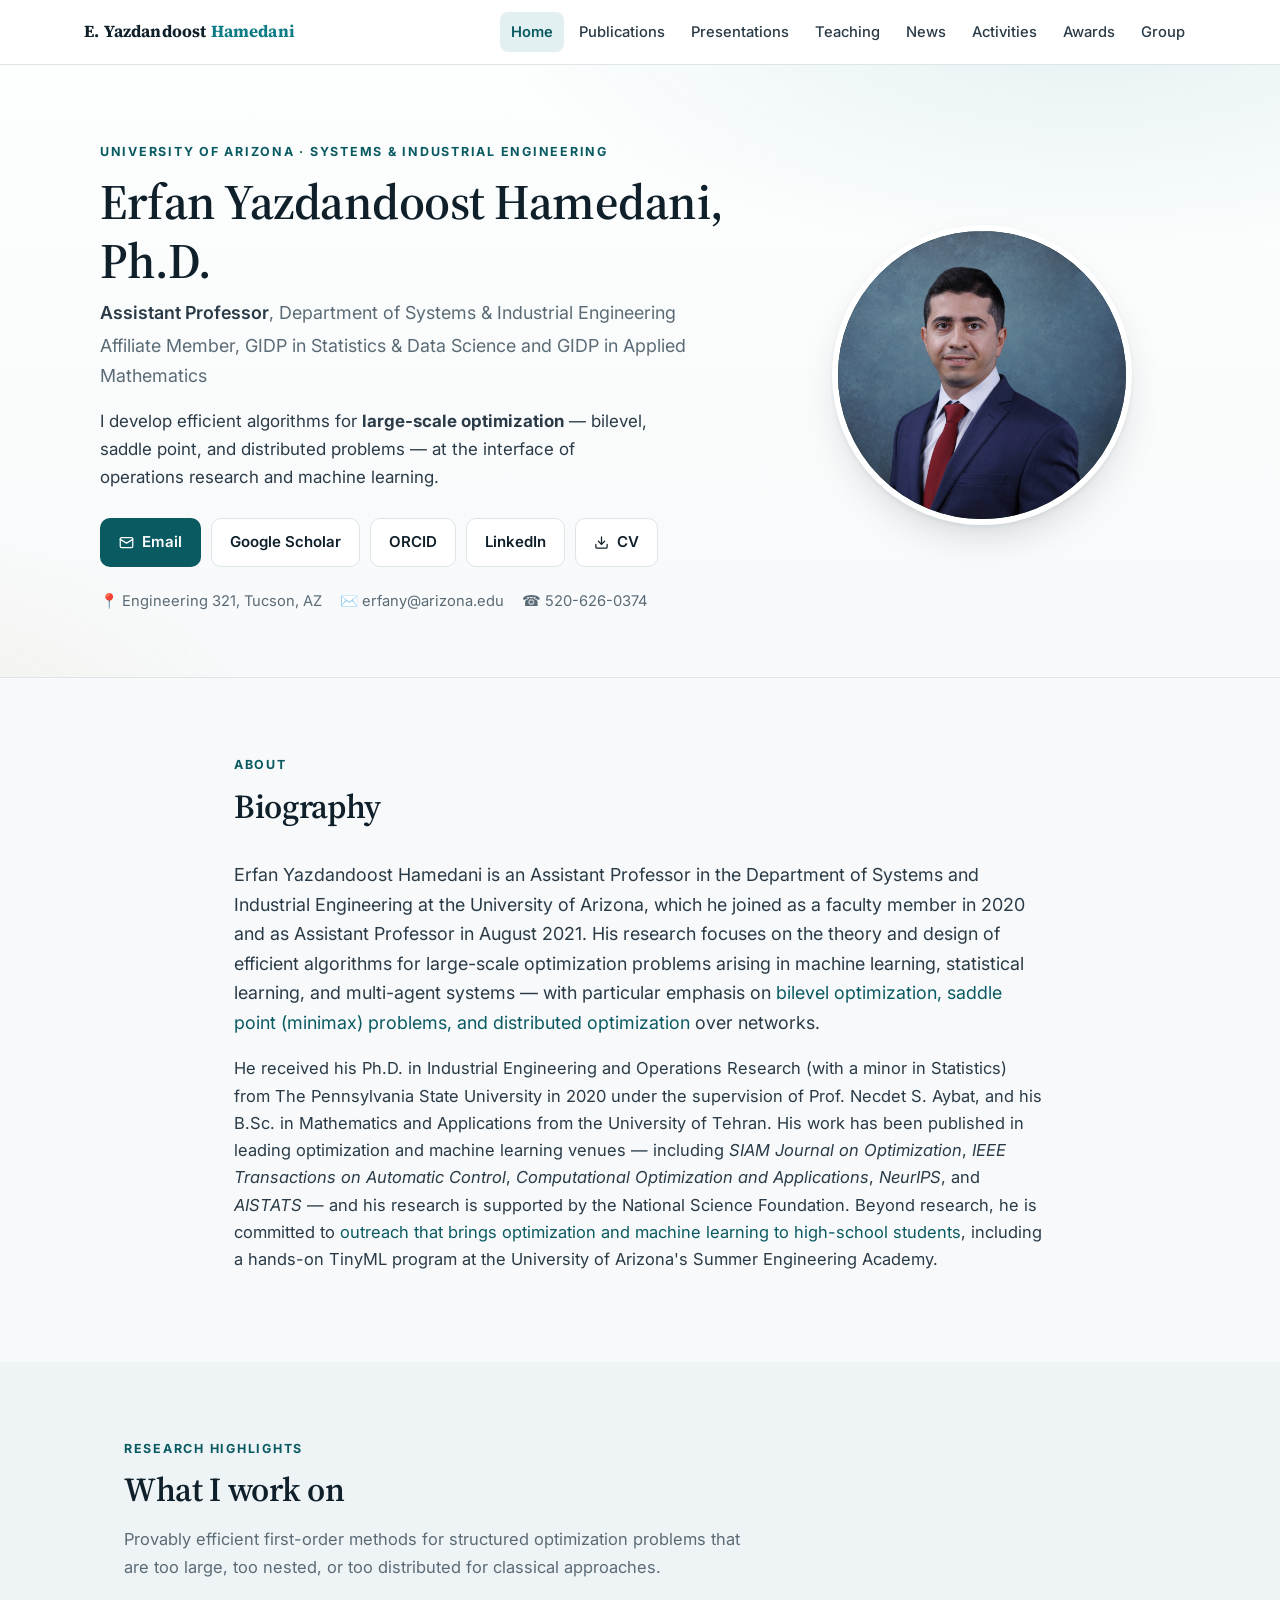
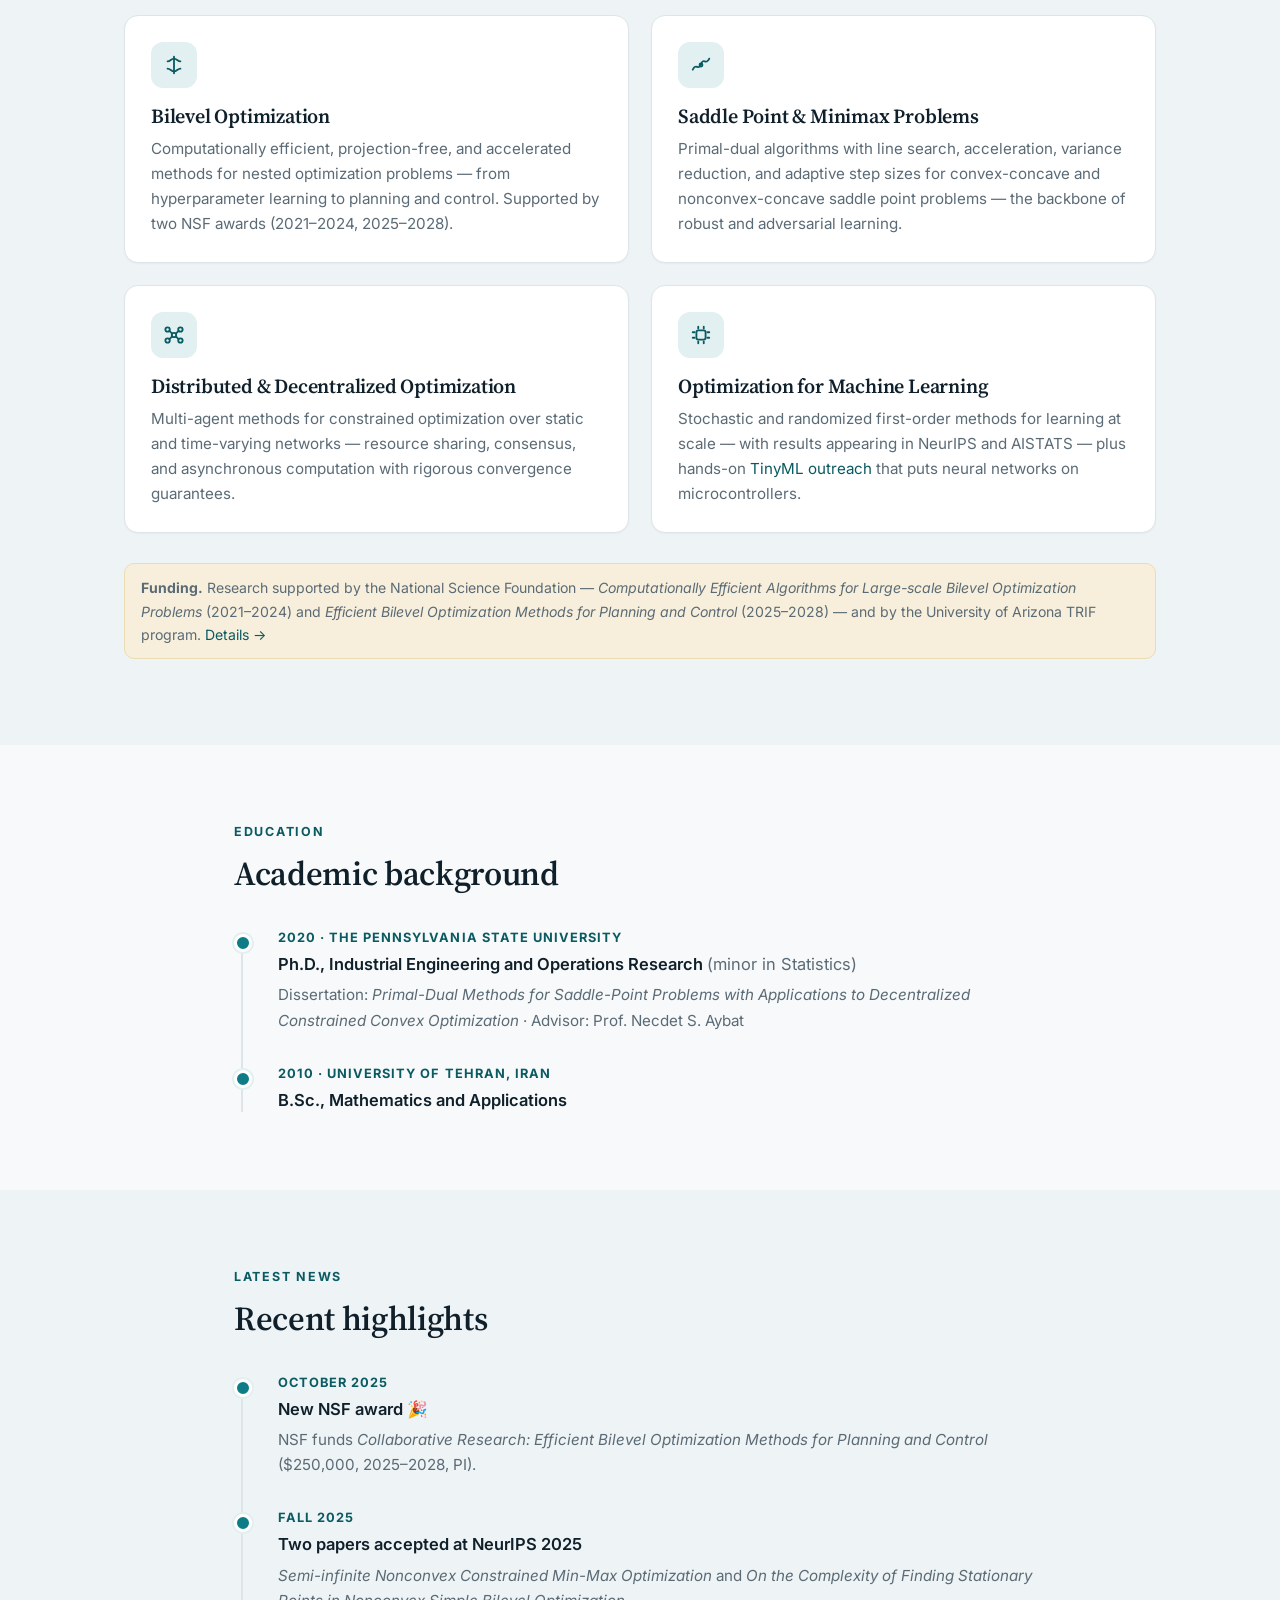
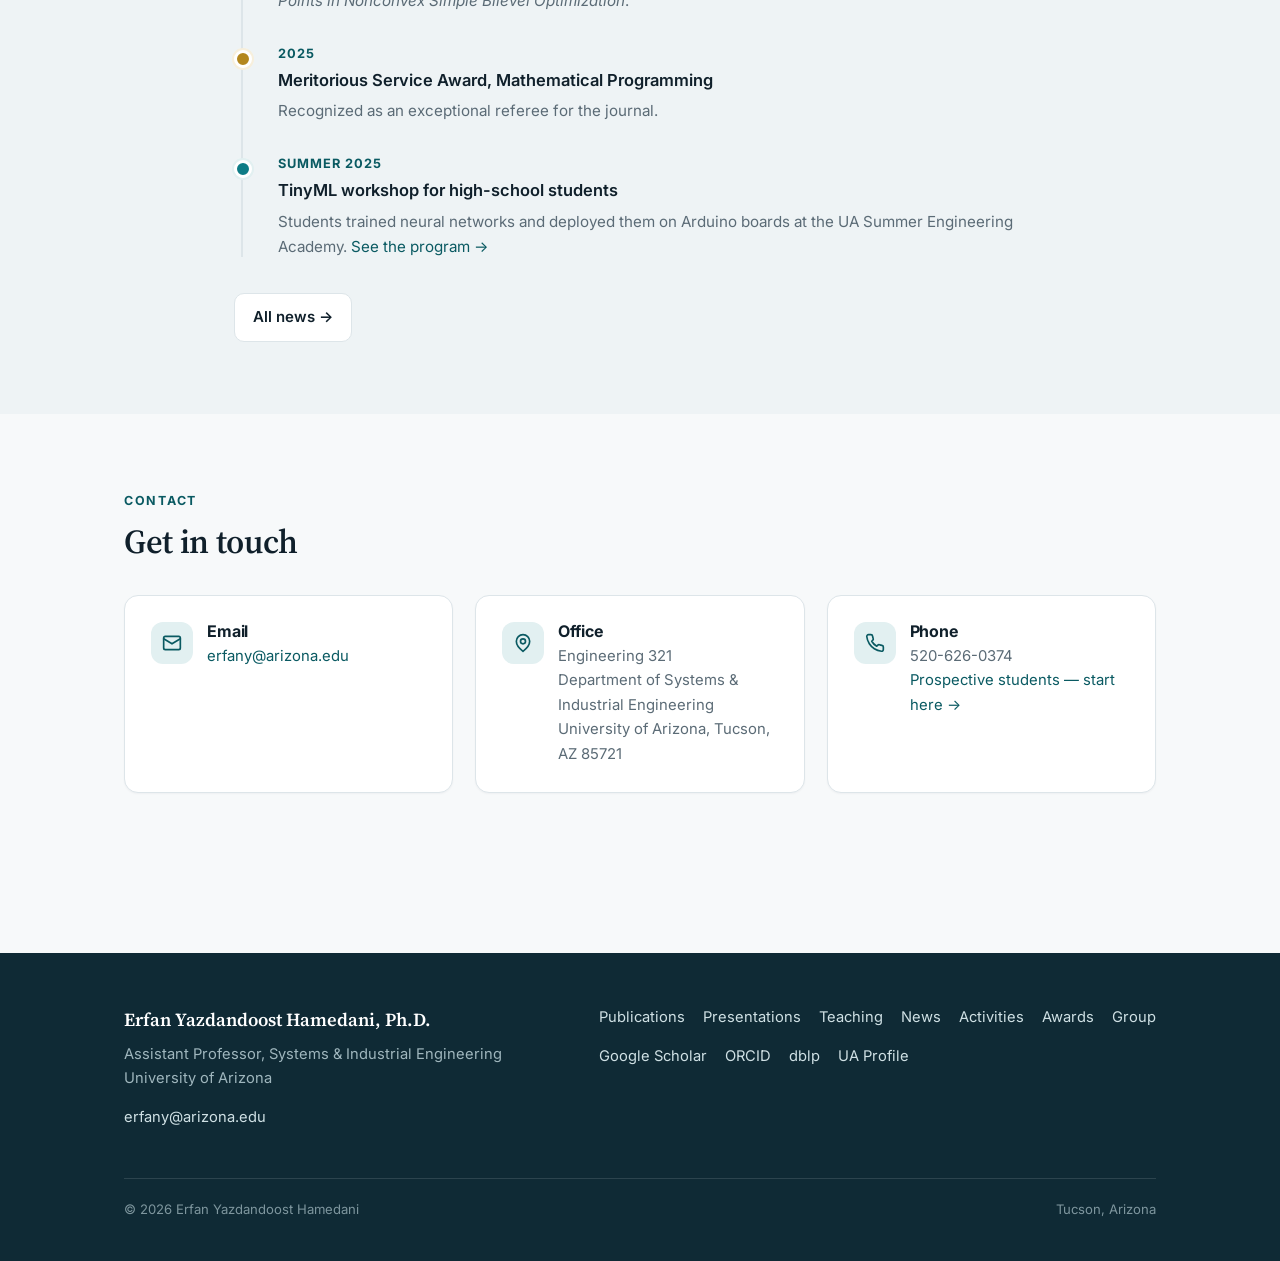
==== index.html @ e0809013 "Add files via upload" ====
<!DOCTYPE html>
<html lang="en">
<head>
  <meta charset="UTF-8">
  <meta name="viewport" content="width=device-width, initial-scale=1.0">
  <title>Erfan Yazdandoost Hamedani — Assistant Professor, University of Arizona</title>
  <meta name="description" content="Erfan Yazdandoost Hamedani, Assistant Professor of Systems and Industrial Engineering at the University of Arizona. Research in large-scale, bilevel, saddle point, and distributed optimization for machine learning.">
  <meta property="og:title" content="Erfan Yazdandoost Hamedani — University of Arizona">
  <meta property="og:description" content="Assistant Professor of Systems and Industrial Engineering. Large-scale, bilevel, saddle point, and distributed optimization.">
  <meta property="og:type" content="website">
  <link rel="icon" href="data:image/svg+xml,%3Csvg xmlns='http://www.w3.org/2000/svg' viewBox='0 0 64 64'%3E%3Crect width='64' height='64' rx='14' fill='%230e7c86'/%3E%3Ctext x='32' y='43' font-family='Georgia,serif' font-size='28' font-weight='bold' fill='white' text-anchor='middle'%3EEY%3C/text%3E%3C/svg%3E">
  <link rel="preconnect" href="https://fonts.googleapis.com">
  <link rel="preconnect" href="https://fonts.gstatic.com" crossorigin>
  <link href="https://fonts.googleapis.com/css2?family=Inter:wght@400;500;600;700&family=Source+Serif+4:opsz,wght@8..60,600;8..60,700&display=swap" rel="stylesheet">
  <link rel="stylesheet" href="assets/css/style.css">
</head>
<body>

<header class="nav">
  <div class="nav-inner">
    <a class="brand" href="index.html">E.&nbsp;Yazdandoost&nbsp;<span>Hamedani</span></a>
    <button class="nav-toggle" aria-label="Toggle navigation" aria-expanded="false">
      <svg width="20" height="20" viewBox="0 0 24 24" fill="none" stroke="currentColor" stroke-width="2" stroke-linecap="round"><line x1="3" y1="6" x2="21" y2="6"/><line x1="3" y1="12" x2="21" y2="12"/><line x1="3" y1="18" x2="21" y2="18"/></svg>
    </button>
    <ul class="nav-links">
      <li><a href="index.html" class="active">Home</a></li>
      <li><a href="publications.html">Publications</a></li>
      <li><a href="presentations.html">Presentations</a></li>
      <li><a href="teaching.html">Teaching</a></li>
      <li><a href="news.html">News</a></li>
      <li><a href="activities.html">Activities</a></li>
      <li><a href="awards.html">Awards</a></li>
      <li><a href="group.html">Group</a></li>
    </ul>
  </div>
</header>

<main>

  <!-- ============ HERO ============ -->
  <section class="hero">
    <div class="container hero-inner">
      <div>
        <span class="kicker">University of Arizona · Systems &amp; Industrial Engineering</span>
        <h1 class="name">Erfan Yazdandoost&nbsp;Hamedani, Ph.D.</h1>
        <p class="role"><strong>Assistant Professor</strong>, Department of Systems &amp; Industrial Engineering</p>
        <p class="role">Affiliate Member, GIDP in Statistics &amp; Data Science and GIDP in Applied Mathematics</p>
        <p class="hero-tagline">I develop efficient algorithms for <strong>large-scale optimization</strong> — bilevel, saddle point, and distributed problems — at the interface of operations research and machine learning.</p>
        <div class="hero-actions">
          <a class="btn btn-solid" href="mailto:erfany@arizona.edu">
            <svg width="15" height="15" viewBox="0 0 24 24" fill="none" stroke="currentColor" stroke-width="2" stroke-linecap="round" stroke-linejoin="round"><rect x="2" y="4" width="20" height="16" rx="2"/><path d="m22 7-10 6L2 7"/></svg>
            Email</a>
          <a class="btn btn-outline" href="https://scholar.google.com/citations?user=imtUGbQAAAAJ" target="_blank" rel="noopener">Google Scholar</a>
          <a class="btn btn-outline" href="https://orcid.org/0000-0002-3229-3499" target="_blank" rel="noopener">ORCID</a>
          <a class="btn btn-outline" href="https://www.linkedin.com/in/erfan-yazdandoost-hamedani-4b3669105/" target="_blank" rel="noopener">LinkedIn</a>
          <a class="btn btn-outline" href="assets/files/Erfan_Yazdandoost_Hamedani_CV.pdf" target="_blank" rel="noopener">
            <svg width="15" height="15" viewBox="0 0 24 24" fill="none" stroke="currentColor" stroke-width="2" stroke-linecap="round" stroke-linejoin="round"><path d="M21 15v4a2 2 0 0 1-2 2H5a2 2 0 0 1-2-2v-4"/><polyline points="7 10 12 15 17 10"/><line x1="12" y1="15" x2="12" y2="3"/></svg>
            CV</a>
        </div>
        <div class="hero-meta">
          <span>📍 Engineering 321, Tucson, AZ</span>
          <span>✉️ erfany@arizona.edu</span>
          <span>☎ 520-626-0374</span>
        </div>
      </div>
      <div class="portrait-wrap">
        <div class="portrait">
          <!-- REPLACE-WITH-PHOTO: To use a real photo, delete the <svg> below and use:
               <img src="assets/img/profile.jpg" alt="Portrait of Erfan Yazdandoost Hamedani"> -->
          <img src="assets/img/profile.jpg" alt="Portrait of Erfan Yazdandoost Hamedani">
            <defs>
              <linearGradient id="pg" x1="0" y1="0" x2="1" y2="1">
                <stop offset="0" stop-color="#123644"/>
                <stop offset="0.6" stop-color="#0f2a35"/>
                <stop offset="1" stop-color="#14505c"/>
              </linearGradient>
            </defs>
            <rect width="300" height="300" fill="url(#pg)"/>
            <circle cx="150" cy="150" r="112" fill="none" stroke="#0e7c86" stroke-opacity="0.5" stroke-width="1.5"/>
            <circle cx="150" cy="150" r="126" fill="none" stroke="#0e7c86" stroke-opacity="0.25" stroke-width="1"/>
            <text x="150" y="176" text-anchor="middle" font-family="Georgia, 'Times New Roman', serif" font-size="76" font-weight="bold" fill="#e8f1f2" letter-spacing="2">EY</text>
            <text x="150" y="215" text-anchor="middle" font-family="Helvetica, Arial, sans-serif" font-size="11" letter-spacing="4" fill="#7fb7bd">OPTIMIZATION</text>
          </svg>
        </div>
      </div>
    </div>
  </section>

  <!-- ============ ABOUT ============ -->
  <section class="section" id="about">
    <div class="container narrow">
      <div class="section-head reveal">
        <span class="kicker">About</span>
        <h2>Biography</h2>
      </div>
      <div class="reveal">
        <p class="lede">Erfan Yazdandoost Hamedani is an Assistant Professor in the Department of Systems and Industrial Engineering at the University of Arizona, which he joined as a faculty member in 2020 and as Assistant Professor in August 2021. His research focuses on the theory and design of efficient algorithms for large-scale optimization problems arising in machine learning, statistical learning, and multi-agent systems — with particular emphasis on <a href="publications.html">bilevel optimization, saddle point (minimax) problems, and distributed optimization</a> over networks.</p>
        <p>He received his Ph.D. in Industrial Engineering and Operations Research (with a minor in Statistics) from The Pennsylvania State University in 2020 under the supervision of Prof. Necdet S. Aybat, and his B.Sc. in Mathematics and Applications from the University of Tehran. His work has been published in leading optimization and machine learning venues — including <em>SIAM Journal on Optimization</em>, <em>IEEE Transactions on Automatic Control</em>, <em>Computational Optimization and Applications</em>, <em>NeurIPS</em>, and <em>AISTATS</em> — and his research is supported by the National Science Foundation. Beyond research, he is committed to <a href="activities.html">outreach that brings optimization and machine learning to high-school students</a>, including a hands-on TinyML program at the University of Arizona's Summer Engineering Academy.</p>
      </div>
    </div>
  </section>

  <!-- ============ RESEARCH HIGHLIGHTS ============ -->
  <section class="section section-alt" id="research">
    <div class="container">
      <div class="section-head reveal">
        <span class="kicker">Research Highlights</span>
        <h2>What I work on</h2>
        <p>Provably efficient first-order methods for structured optimization problems that are too large, too nested, or too distributed for classical approaches.</p>
      </div>
      <div class="grid-2">
        <div class="card reveal">
          <div class="card-icon">
            <svg width="22" height="22" viewBox="0 0 24 24" fill="none" stroke="currentColor" stroke-width="2" stroke-linecap="round" stroke-linejoin="round"><path d="M12 3v18"/><path d="M5 8c3 0 4-3 7-3s4 3 7 3"/><path d="M5 16c3 0 4 3 7 3s4-3 7-3"/></svg>
          </div>
          <h3>Bilevel Optimization</h3>
          <p>Computationally efficient, projection-free, and accelerated methods for nested optimization problems — from hyperparameter learning to planning and control. Supported by two NSF awards (2021–2024, 2025–2028).</p>
        </div>
        <div class="card reveal">
          <div class="card-icon">
            <svg width="22" height="22" viewBox="0 0 24 24" fill="none" stroke="currentColor" stroke-width="2" stroke-linecap="round" stroke-linejoin="round"><path d="M3 17c4-8 6 2 9-6s5 2 9-6"/><circle cx="12" cy="12" r="1.6"/></svg>
          </div>
          <h3>Saddle Point &amp; Minimax Problems</h3>
          <p>Primal-dual algorithms with line search, acceleration, variance reduction, and adaptive step sizes for convex-concave and nonconvex-concave saddle point problems — the backbone of robust and adversarial learning.</p>
        </div>
        <div class="card reveal">
          <div class="card-icon">
            <svg width="22" height="22" viewBox="0 0 24 24" fill="none" stroke="currentColor" stroke-width="2" stroke-linecap="round" stroke-linejoin="round"><circle cx="5" cy="6" r="2.4"/><circle cx="19" cy="6" r="2.4"/><circle cx="5" cy="18" r="2.4"/><circle cx="19" cy="18" r="2.4"/><circle cx="12" cy="12" r="2.4"/><path d="M7 7.5 10 10.5M14 10.5 17 7.5M7 16.5 10 13.5M14 13.5 17 16.5"/></svg>
          </div>
          <h3>Distributed &amp; Decentralized Optimization</h3>
          <p>Multi-agent methods for constrained optimization over static and time-varying networks — resource sharing, consensus, and asynchronous computation with rigorous convergence guarantees.</p>
        </div>
        <div class="card reveal">
          <div class="card-icon">
            <svg width="22" height="22" viewBox="0 0 24 24" fill="none" stroke="currentColor" stroke-width="2" stroke-linecap="round" stroke-linejoin="round"><rect x="7" y="7" width="10" height="10" rx="2"/><path d="M9 3v2M15 3v2M9 19v2M15 19v2M3 9h2M3 15h2M19 9h2M19 15h2"/></svg>
          </div>
          <h3>Optimization for Machine Learning</h3>
          <p>Stochastic and randomized first-order methods for learning at scale — with results appearing in NeurIPS and AISTATS — plus hands-on <a href="activities.html">TinyML outreach</a> that puts neural networks on microcontrollers.</p>
        </div>
      </div>
      <div class="mt-30 reveal">
        <p class="note"><strong>Funding.</strong> Research supported by the National Science Foundation — <em>Computationally Efficient Algorithms for Large-scale Bilevel Optimization Problems</em> (2021–2024) and <em>Efficient Bilevel Optimization Methods for Planning and Control</em> (2025–2028) — and by the University of Arizona TRIF program. <a href="awards.html">Details →</a></p>
      </div>
    </div>
  </section>

  <!-- ============ EDUCATION ============ -->
  <section class="section" id="education">
    <div class="container narrow">
      <div class="section-head reveal">
        <span class="kicker">Education</span>
        <h2>Academic background</h2>
      </div>
      <ul class="timeline reveal">
        <li>
          <span class="tl-date">2020 · The Pennsylvania State University</span>
          <span class="tl-title">Ph.D., Industrial Engineering and Operations Research <span style="font-weight:400;color:var(--muted)">(minor in Statistics)</span></span>
          <p>Dissertation: <em>Primal-Dual Methods for Saddle-Point Problems with Applications to Decentralized Constrained Convex Optimization</em> · Advisor: Prof. Necdet S. Aybat</p>
        </li>
        <li>
          <span class="tl-date">2010 · University of Tehran, Iran</span>
          <span class="tl-title">B.Sc., Mathematics and Applications</span>
        </li>
      </ul>
    </div>
  </section>

  <!-- ============ NEWS ============ -->
  <section class="section section-alt" id="news">
    <div class="container narrow">
      <div class="section-head reveal">
        <span class="kicker">Latest News</span>
        <h2>Recent highlights</h2>
      </div>
      <ul class="timeline reveal">
        <li>
          <span class="tl-date">October 2025</span>
          <span class="tl-title">New NSF award 🎉</span>
          <p>NSF funds <em>Collaborative Research: Efficient Bilevel Optimization Methods for Planning and Control</em> ($250,000, 2025–2028, PI).</p>
        </li>
        <li>
          <span class="tl-date">Fall 2025</span>
          <span class="tl-title">Two papers accepted at NeurIPS 2025</span>
          <p><em>Semi-infinite Nonconvex Constrained Min-Max Optimization</em> and <em>On the Complexity of Finding Stationary Points in Nonconvex Simple Bilevel Optimization</em>.</p>
        </li>
        <li class="gold">
          <span class="tl-date">2025</span>
          <span class="tl-title">Meritorious Service Award, Mathematical Programming</span>
          <p>Recognized as an exceptional referee for the journal.</p>
        </li>
        <li>
          <span class="tl-date">Summer 2025</span>
          <span class="tl-title">TinyML workshop for high-school students</span>
          <p>Students trained neural networks and deployed them on Arduino boards at the UA Summer Engineering Academy. <a href="activities.html">See the program →</a></p>
        </li>
      </ul>
      <div class="mt-30 reveal">
        <a class="btn btn-outline" href="news.html">All news →</a>
      </div>
    </div>
  </section>

  <!-- ============ CONTACT ============ -->
  <section class="section" id="contact">
    <div class="container">
      <div class="section-head reveal">
        <span class="kicker">Contact</span>
        <h2>Get in touch</h2>
      </div>
      <div class="contact-grid reveal">
        <div class="card contact-card">
          <div class="card-icon">
            <svg width="20" height="20" viewBox="0 0 24 24" fill="none" stroke="currentColor" stroke-width="2" stroke-linecap="round" stroke-linejoin="round"><rect x="2" y="4" width="20" height="16" rx="2"/><path d="m22 7-10 6L2 7"/></svg>
          </div>
          <div>
            <h3>Email</h3>
            <p><a href="mailto:erfany@arizona.edu">erfany@arizona.edu</a></p>
          </div>
        </div>
        <div class="card contact-card">
          <div class="card-icon">
            <svg width="20" height="20" viewBox="0 0 24 24" fill="none" stroke="currentColor" stroke-width="2" stroke-linecap="round" stroke-linejoin="round"><path d="M20 10c0 6-8 12-8 12s-8-6-8-12a8 8 0 0 1 16 0Z"/><circle cx="12" cy="10" r="3"/></svg>
          </div>
          <div>
            <h3>Office</h3>
            <p>Engineering 321<br>Department of Systems &amp; Industrial Engineering<br>University of Arizona, Tucson, AZ 85721</p>
          </div>
        </div>
        <div class="card contact-card">
          <div class="card-icon">
            <svg width="20" height="20" viewBox="0 0 24 24" fill="none" stroke="currentColor" stroke-width="2" stroke-linecap="round" stroke-linejoin="round"><path d="M22 16.92v3a2 2 0 0 1-2.18 2 19.79 19.79 0 0 1-8.63-3.07 19.5 19.5 0 0 1-6-6 19.79 19.79 0 0 1-3.07-8.67A2 2 0 0 1 4.11 2h3a2 2 0 0 1 2 1.72c.127.96.361 1.903.7 2.81a2 2 0 0 1-.45 2.11L8.09 9.91a16 16 0 0 0 6 6l1.27-1.27a2 2 0 0 1 2.11-.45c.907.339 1.85.573 2.81.7A2 2 0 0 1 22 16.92z"/></svg>
          </div>
          <div>
            <h3>Phone</h3>
            <p>520-626-0374</p>
            <p class="mt-0"><a href="group.html">Prospective students — start here →</a></p>
          </div>
        </div>
      </div>
    </div>
  </section>

</main>

<footer class="footer">
  <div class="container">
    <div class="footer-inner">
      <div>
        <div class="f-name">Erfan Yazdandoost Hamedani, Ph.D.</div>
        <p>Assistant Professor, Systems &amp; Industrial Engineering<br>University of Arizona</p>
        <p><a href="mailto:erfany@arizona.edu">erfany@arizona.edu</a></p>
      </div>
      <div>
        <ul class="footer-links">
          <li><a href="publications.html">Publications</a></li>
          <li><a href="presentations.html">Presentations</a></li>
          <li><a href="teaching.html">Teaching</a></li>
          <li><a href="news.html">News</a></li>
          <li><a href="activities.html">Activities</a></li>
          <li><a href="awards.html">Awards</a></li>
          <li><a href="group.html">Group</a></li>
        </ul>
        <ul class="footer-links" style="margin-top:14px">
          <li><a href="https://scholar.google.com/citations?user=imtUGbQAAAAJ" target="_blank" rel="noopener">Google Scholar</a></li>
          <li><a href="https://orcid.org/0000-0002-3229-3499" target="_blank" rel="noopener">ORCID</a></li>
          <li><a href="https://dblp.org/pid/191/6717.html" target="_blank" rel="noopener">dblp</a></li>
          <li><a href="https://sie.engineering.arizona.edu/faculty-staff/faculty/yazdandoost-hamedani" target="_blank" rel="noopener">UA Profile</a></li>
        </ul>
      </div>
    </div>
    <div class="footer-bottom">
      <span>© <span id="year">2026</span> Erfan Yazdandoost Hamedani</span>
      <span>Tucson, Arizona</span>
    </div>
  </div>
</footer>

<script src="assets/js/main.js" defer></script>
</body>
</html>
---- assets/css/style.css ----
/* ============================================================
   Erfan Yazdandoost Hamedani — Academic Website
   Design system: modern neutral (deep slate + teal)
   ============================================================ */

:root {
  --bg: #f7f9fa;
  --bg-alt: #eef3f5;
  --surface: #ffffff;
  --ink: #10202b;
  --text: #2a3b47;
  --muted: #5b6b76;
  --line: #dde5e9;
  --accent: #0e7c86;
  --accent-dark: #0a5a62;
  --accent-soft: #e2f0f1;
  --gold: #b3871e;
  --gold-soft: #f7efdc;
  --deep: #0f2a35;
  --deep-2: #123644;
  --radius: 14px;
  --shadow: 0 1px 2px rgba(16, 32, 43, 0.05), 0 8px 24px -12px rgba(16, 32, 43, 0.12);
  --shadow-lg: 0 2px 4px rgba(16, 32, 43, 0.06), 0 18px 44px -16px rgba(16, 32, 43, 0.22);
  --font-serif: "Source Serif 4", Georgia, "Times New Roman", serif;
  --font-sans: "Inter", -apple-system, BlinkMacSystemFont, "Segoe UI", Roboto, Helvetica, Arial, sans-serif;
}

* { box-sizing: border-box; }

html { scroll-behavior: smooth; }

body {
  margin: 0;
  background: var(--bg);
  color: var(--text);
  font-family: var(--font-sans);
  font-size: 16.5px;
  line-height: 1.65;
  -webkit-font-smoothing: antialiased;
  text-rendering: optimizeLegibility;
}

h1, h2, h3, h4 {
  font-family: var(--font-serif);
  color: var(--ink);
  line-height: 1.2;
  margin: 0 0 0.5em;
  font-weight: 600;
  letter-spacing: -0.01em;
}

h1 { font-size: clamp(2rem, 4.5vw, 3.1rem); }
h2 { font-size: clamp(1.5rem, 3vw, 2.1rem); }
h3 { font-size: 1.25rem; }

p { margin: 0 0 1em; }

a { color: var(--accent-dark); text-decoration: none; }
a:hover { color: var(--accent); }

img { max-width: 100%; display: block; }

.container {
  max-width: 1080px;
  margin: 0 auto;
  padding: 0 24px;
}

.narrow { max-width: 860px; }

/* ---------- Navigation ---------- */

.nav {
  position: sticky;
  top: 0;
  z-index: 50;
  background: rgba(255, 255, 255, 0.92);
  backdrop-filter: blur(10px);
  -webkit-backdrop-filter: blur(10px);
  border-bottom: 1px solid var(--line);
}

.nav-inner {
  max-width: 1160px;
  margin: 0 auto;
  padding: 0 24px;
  display: flex;
  align-items: center;
  justify-content: space-between;
  gap: 16px;
  min-height: 64px;
}

.brand {
  font-family: var(--font-serif);
  font-weight: 700;
  font-size: 1.06rem;
  color: var(--ink);
  letter-spacing: 0.01em;
  white-space: nowrap;
}

.brand span { color: var(--accent); }

.nav-links {
  display: flex;
  align-items: center;
  gap: 4px;
  list-style: none;
  margin: 0;
  padding: 0;
  flex-wrap: wrap;
  justify-content: flex-end;
}

.nav-links a {
  display: block;
  padding: 8px 11px;
  border-radius: 8px;
  color: var(--text);
  font-size: 0.92rem;
  font-weight: 500;
}

.nav-links a:hover { background: var(--bg-alt); color: var(--ink); }

.nav-links a.active {
  color: var(--accent-dark);
  background: var(--accent-soft);
  font-weight: 600;
}

.nav-toggle {
  display: none;
  background: none;
  border: 1px solid var(--line);
  border-radius: 8px;
  padding: 8px 10px;
  cursor: pointer;
  color: var(--ink);
}

.nav-toggle svg { display: block; }

@media (max-width: 950px) {
  .nav-toggle { display: block; }
  .nav-links {
    display: none;
    position: absolute;
    top: 64px;
    left: 0;
    right: 0;
    background: #ffffff;
    border-bottom: 1px solid var(--line);
    flex-direction: column;
    align-items: stretch;
    padding: 10px 16px 16px;
    box-shadow: var(--shadow-lg);
  }
  .nav-links.open { display: flex; }
  .nav-links a { padding: 12px 14px; font-size: 1rem; }
}

/* ---------- Sections ---------- */

.section { padding: 72px 0; }
.section-alt { background: var(--bg-alt); }
.section-tight { padding: 48px 0; }

.kicker {
  display: inline-block;
  font-size: 0.78rem;
  font-weight: 700;
  letter-spacing: 0.14em;
  text-transform: uppercase;
  color: var(--accent-dark);
  margin-bottom: 10px;
}

.section-head { margin-bottom: 34px; }
.section-head p { color: var(--muted); max-width: 640px; }

.lede { font-size: 1.12rem; color: var(--text); }

/* ---------- Hero (home) ---------- */

.hero {
  background:
    radial-gradient(1000px 420px at 85% -10%, rgba(14, 124, 134, 0.10), transparent 60%),
    radial-gradient(700px 380px at -10% 110%, rgba(179, 135, 30, 0.07), transparent 55%),
    linear-gradient(180deg, #fdfefe, var(--bg));
  border-bottom: 1px solid var(--line);
}

.hero-inner {
  display: grid;
  grid-template-columns: 1.6fr 1fr;
  gap: 48px;
  align-items: center;
  padding: 72px 0 64px;
}

.hero .name { margin-bottom: 6px; }

.hero .role {
  font-size: 1.12rem;
  color: var(--muted);
  margin-bottom: 4px;
}

.hero .role strong { color: var(--text); font-weight: 600; }

.hero-tagline {
  margin-top: 18px;
  font-size: 1.06rem;
  max-width: 560px;
}

.hero-actions { margin-top: 26px; display: flex; flex-wrap: wrap; gap: 10px; }

.hero-meta {
  margin-top: 22px;
  display: flex;
  flex-wrap: wrap;
  gap: 8px 18px;
  color: var(--muted);
  font-size: 0.92rem;
}

.hero-meta span { display: inline-flex; align-items: center; gap: 7px; }

.portrait-wrap { display: flex; justify-content: center; }

.portrait {
  width: min(300px, 70vw);
  aspect-ratio: 1;
  border-radius: 50%;
  box-shadow: var(--shadow-lg);
  border: 6px solid #ffffff;
  overflow: hidden;
  background: var(--deep);
}

.portrait img, .portrait svg { width: 100%; height: 100%; object-fit: cover; }

@media (max-width: 820px) {
  .hero-inner { grid-template-columns: 1fr; gap: 30px; padding: 48px 0 44px; }
  .portrait-wrap { order: -1; }
  .portrait { width: min(210px, 55vw); }
}

/* ---------- Page hero (interior pages) ---------- */

.page-hero {
  background: linear-gradient(180deg, #fdfefe, var(--bg));
  border-bottom: 1px solid var(--line);
  padding: 56px 0 44px;
}

.page-hero p { color: var(--muted); max-width: 680px; margin-bottom: 0; }

/* ---------- Buttons ---------- */

.btn {
  display: inline-flex;
  align-items: center;
  gap: 8px;
  padding: 11px 18px;
  border-radius: 10px;
  font-weight: 600;
  font-size: 0.94rem;
  border: 1px solid transparent;
  cursor: pointer;
  transition: transform 0.08s ease, box-shadow 0.15s ease, background 0.15s ease;
}

.btn:active { transform: translateY(1px); }

.btn-solid { background: var(--accent-dark); color: #ffffff !important; }
.btn-solid:hover { background: var(--accent); box-shadow: var(--shadow); }

.btn-outline { border-color: var(--line); background: var(--surface); color: var(--ink) !important; }
.btn-outline:hover { border-color: var(--accent); color: var(--accent-dark) !important; }

.btn-light { background: rgba(255, 255, 255, 0.14); color: #ffffff !important; border-color: rgba(255, 255, 255, 0.35); }
.btn-light:hover { background: rgba(255, 255, 255, 0.24); }

.btn svg { flex: none; }

/* ---------- Cards & grids ---------- */

.grid-2 { display: grid; grid-template-columns: repeat(2, 1fr); gap: 22px; }
.grid-3 { display: grid; grid-template-columns: repeat(3, 1fr); gap: 22px; }
.grid-4 { display: grid; grid-template-columns: repeat(4, 1fr); gap: 18px; }

@media (max-width: 900px) {
  .grid-3, .grid-4 { grid-template-columns: repeat(2, 1fr); }
}

@media (max-width: 620px) {
  .grid-2, .grid-3, .grid-4 { grid-template-columns: 1fr; }
}

.card {
  background: var(--surface);
  border: 1px solid var(--line);
  border-radius: var(--radius);
  padding: 26px;
  box-shadow: 0 1px 2px rgba(16, 32, 43, 0.04);
  transition: box-shadow 0.2s ease, transform 0.2s ease, border-color 0.2s ease;
}

.card:hover { box-shadow: var(--shadow-lg); transform: translateY(-2px); border-color: #cfdade; }

.card h3 { margin-bottom: 8px; }
.card p { color: var(--muted); font-size: 0.95rem; margin-bottom: 0; }

.card-icon {
  width: 46px;
  height: 46px;
  border-radius: 12px;
  background: var(--accent-soft);
  color: var(--accent-dark);
  display: flex;
  align-items: center;
  justify-content: center;
  margin-bottom: 16px;
}

/* ---------- Chips / tags ---------- */

.chip {
  display: inline-block;
  padding: 5px 12px;
  border-radius: 999px;
  background: var(--accent-soft);
  color: var(--accent-dark);
  font-size: 0.8rem;
  font-weight: 600;
  letter-spacing: 0.01em;
}

.chip-gold { background: var(--gold-soft); color: #8a6614; }
.chip-plain { background: var(--bg-alt); color: var(--muted); }
.chip-row { display: flex; flex-wrap: wrap; gap: 8px; }

/* ---------- Publications ---------- */

.pub-group { margin-bottom: 52px; }
.pub-group:last-child { margin-bottom: 0; }

.pub-group h2 {
  font-size: 1.4rem;
  padding-bottom: 12px;
  border-bottom: 2px solid var(--ink);
  margin-bottom: 6px;
}

.pub {
  padding: 22px 4px;
  border-bottom: 1px solid var(--line);
  display: grid;
  grid-template-columns: 74px 1fr;
  gap: 18px;
}

.pub:last-child { border-bottom: none; }

.year-badge {
  font-family: var(--font-serif);
  font-weight: 700;
  font-size: 1.05rem;
  color: var(--accent-dark);
  padding-top: 2px;
}

.pub-title { font-weight: 600; color: var(--ink); font-size: 1.03rem; margin-bottom: 4px; line-height: 1.45; }
.pub-authors { font-size: 0.93rem; color: var(--muted); margin-bottom: 3px; }
.pub-authors strong { color: var(--text); font-weight: 600; }
.pub-venue { font-size: 0.93rem; font-style: italic; color: var(--text); margin-bottom: 8px; }
.pub-venue .accept { font-style: normal; color: var(--muted); font-size: 0.85rem; }

.pub-links { display: flex; flex-wrap: wrap; gap: 8px; }

.pub-links a, .link-pill {
  font-size: 0.78rem;
  font-weight: 700;
  letter-spacing: 0.04em;
  padding: 3px 10px;
  border: 1px solid var(--line);
  border-radius: 999px;
  color: var(--accent-dark);
  background: #fff;
}

.pub-links a:hover { border-color: var(--accent); background: var(--accent-soft); }

.adv-note {
  font-size: 0.88rem;
  color: var(--muted);
  background: var(--surface);
  border: 1px solid var(--line);
  border-radius: 10px;
  padding: 12px 16px;
  margin: 18px 0 34px;
}

sup.adv { color: var(--accent-dark); font-weight: 700; }

@media (max-width: 560px) {
  .pub { grid-template-columns: 1fr; gap: 4px; }
  .year-badge { font-size: 0.9rem; }
}

/* ---------- Timeline (news, education) ---------- */

.timeline { position: relative; margin: 0; padding: 0 0 0 26px; list-style: none; }

.timeline::before {
  content: "";
  position: absolute;
  left: 7px;
  top: 6px;
  bottom: 6px;
  width: 2px;
  background: var(--line);
}

.timeline li { position: relative; padding: 0 0 30px 18px; }
.timeline li:last-child { padding-bottom: 4px; }

.timeline li::before {
  content: "";
  position: absolute;
  left: -26px;
  top: 7px;
  width: 12px;
  height: 12px;
  border-radius: 50%;
  background: var(--accent);
  border: 3px solid #fff;
  box-shadow: 0 0 0 2px var(--accent-soft);
}

.timeline .tl-date {
  font-size: 0.8rem;
  font-weight: 700;
  letter-spacing: 0.08em;
  text-transform: uppercase;
  color: var(--accent-dark);
  display: block;
  margin-bottom: 3px;
}

.timeline .tl-title { font-weight: 600; color: var(--ink); }
.timeline p { color: var(--muted); font-size: 0.95rem; margin: 4px 0 0; }

.timeline li.gold::before { background: var(--gold); box-shadow: 0 0 0 2px var(--gold-soft); }

/* ---------- Lists ---------- */

.styled-list { margin: 0; padding: 0; list-style: none; }

.styled-list li {
  position: relative;
  padding: 10px 0 10px 26px;
  border-bottom: 1px dashed var(--line);
}

.styled-list li:last-child { border-bottom: none; }

.styled-list li::before {
  content: "";
  position: absolute;
  left: 2px;
  top: 19px;
  width: 7px;
  height: 7px;
  border-radius: 2px;
  background: var(--accent);
  transform: rotate(45deg);
}

.styled-list .when { color: var(--muted); font-size: 0.88rem; }

/* ---------- Members ---------- */

.member-card { text-align: left; display: flex; flex-direction: column; }

.member-card .avatar { margin-bottom: 16px; }

.avatar {
  width: 84px;
  height: 84px;
  border-radius: 50%;
  overflow: hidden;
  flex: none;
  box-shadow: var(--shadow);
  border: 3px solid #fff;
}

.avatar svg, .avatar img { width: 100%; height: 100%; object-fit: cover; display: block; }

.member-card h3 { margin-bottom: 2px; font-size: 1.12rem; }
.member-role { color: var(--accent-dark); font-weight: 600; font-size: 0.87rem; margin-bottom: 8px; }
.member-card p { font-size: 0.92rem; }
.member-card .member-links { margin-top: 12px; display: flex; gap: 8px; flex-wrap: wrap; }

/* ---------- Callout ---------- */

.callout {
  background: linear-gradient(120deg, var(--deep), var(--deep-2) 55%, #14505c);
  color: #e8f1f2;
  border-radius: 18px;
  padding: 38px 40px;
  display: flex;
  flex-wrap: wrap;
  align-items: center;
  justify-content: space-between;
  gap: 22px;
  box-shadow: var(--shadow-lg);
}

.callout h3 { color: #ffffff; font-size: 1.45rem; margin-bottom: 6px; }
.callout p { color: #b9cdd2; margin: 0; max-width: 560px; }

/* ---------- Contact ---------- */

.contact-grid { display: grid; grid-template-columns: repeat(3, 1fr); gap: 22px; }

@media (max-width: 820px) { .contact-grid { grid-template-columns: 1fr; } }

.contact-card { display: flex; gap: 14px; align-items: flex-start; }
.contact-card .card-icon { margin-bottom: 0; width: 42px; height: 42px; flex: none; }
.contact-card h3 { font-size: 1rem; margin-bottom: 2px; font-family: var(--font-sans); font-weight: 700; }
.contact-card p, .contact-card a { font-size: 0.93rem; color: var(--muted); margin: 0; word-break: break-word; }
.contact-card a { color: var(--accent-dark); }

/* ---------- Footer ---------- */

.footer {
  background: var(--deep);
  color: #9fb6bd;
  padding: 52px 0 40px;
  margin-top: 88px;
  font-size: 0.92rem;
}

.footer a { color: #cfe0e4; }
.footer a:hover { color: #ffffff; }

.footer-inner { display: flex; flex-wrap: wrap; gap: 30px; justify-content: space-between; }

.footer .f-name { font-family: var(--font-serif); font-size: 1.15rem; color: #ffffff; font-weight: 600; margin-bottom: 6px; }

.footer-links { display: flex; flex-wrap: wrap; gap: 6px 18px; list-style: none; margin: 0; padding: 0; }

.footer-bottom {
  border-top: 1px solid rgba(255, 255, 255, 0.12);
  margin-top: 34px;
  padding-top: 20px;
  font-size: 0.82rem;
  color: #7e969e;
  display: flex;
  flex-wrap: wrap;
  gap: 10px;
  justify-content: space-between;
}

/* ---------- TinyML feature ---------- */

.tinyml-hero {
  background:
    radial-gradient(900px 500px at 110% -20%, rgba(20, 184, 166, 0.25), transparent 55%),
    radial-gradient(700px 420px at -15% 115%, rgba(179, 135, 30, 0.22), transparent 55%),
    linear-gradient(130deg, #0b2028, var(--deep-2) 60%, #14505c);
  color: #dceef0;
  border-radius: 22px;
  overflow: hidden;
  position: relative;
  box-shadow: var(--shadow-lg);
}

.tinyml-hero-inner {
  display: grid;
  grid-template-columns: 1.25fr 1fr;
  gap: 30px;
  align-items: center;
  padding: 54px 52px;
  position: relative;
  z-index: 1;
}

@media (max-width: 880px) {
  .tinyml-hero-inner { grid-template-columns: 1fr; padding: 38px 28px; }
}

.tinyml-hero .kicker { color: #7fd6cd; }

.tinyml-hero h2 { color: #ffffff; font-size: clamp(1.7rem, 3.4vw, 2.5rem); }

.tinyml-hero p { color: #b9cfd4; font-size: 1.02rem; }

.tinyml-art { display: flex; justify-content: center; }
.tinyml-art svg { width: min(360px, 82vw); height: auto; filter: drop-shadow(0 18px 30px rgba(0, 0, 0, 0.35)); }

.stat-row { display: flex; flex-wrap: wrap; gap: 26px 40px; margin-top: 26px; }
.stat .n { font-family: var(--font-serif); font-size: 1.7rem; font-weight: 700; color: #ffffff; line-height: 1.1; }
.stat .l { font-size: 0.82rem; letter-spacing: 0.06em; text-transform: uppercase; color: #8fb5bc; }

.step-grid { display: grid; grid-template-columns: repeat(4, 1fr); gap: 18px; counter-reset: step; }

@media (max-width: 900px) { .step-grid { grid-template-columns: repeat(2, 1fr); } }
@media (max-width: 560px) { .step-grid { grid-template-columns: 1fr; } }

.step {
  background: var(--surface);
  border: 1px solid var(--line);
  border-radius: var(--radius);
  padding: 22px;
  position: relative;
}

.step::before {
  counter-increment: step;
  content: counter(step, decimal-leading-zero);
  font-family: var(--font-serif);
  font-weight: 700;
  font-size: 1.9rem;
  color: var(--accent);
  opacity: 0.35;
  display: block;
  margin-bottom: 8px;
}

.step h3 { font-size: 1.02rem; margin-bottom: 6px; }
.step p { font-size: 0.9rem; color: var(--muted); margin: 0; }

.experiment-card { border-top: 4px solid var(--accent); }
.experiment-card.alt { border-top-color: var(--gold); }
.experiment-card .exp-label { font-size: 0.78rem; font-weight: 700; letter-spacing: 0.1em; text-transform: uppercase; color: var(--accent-dark); margin-bottom: 8px; }
.experiment-card.alt .exp-label { color: #8a6614; }
.experiment-card p { margin-bottom: 12px; }
.experiment-card ul { margin: 0; padding-left: 18px; color: var(--muted); font-size: 0.92rem; }
.experiment-card li { margin-bottom: 6px; }

/* ---------- Reveal animation ---------- */

.reveal { opacity: 0; transform: translateY(14px); transition: opacity 0.55s ease, transform 0.55s ease; }
.reveal.visible { opacity: 1; transform: none; }

@media (prefers-reduced-motion: reduce) {
  .reveal { opacity: 1; transform: none; transition: none; }
  html { scroll-behavior: auto; }
}

/* ---------- Misc ---------- */

.divider { height: 1px; background: var(--line); border: none; margin: 40px 0; }

.note {
  font-size: 0.88rem;
  color: var(--muted);
  background: var(--gold-soft);
  border: 1px solid #ecdcb4;
  border-radius: 10px;
  padding: 12px 16px;
}

.two-col { display: grid; grid-template-columns: 1.1fr 0.9fr; gap: 48px; align-items: start; }
@media (max-width: 860px) { .two-col { grid-template-columns: 1fr; gap: 28px; } }

.mt-0 { margin-top: 0; }
.mt-20 { margin-top: 20px; }
.mt-30 { margin-top: 30px; }
.mt-40 { margin-top: 40px; }
.mb-10 { margin-bottom: 10px; }
.mb-20 { margin-bottom: 20px; }
.center { text-align: center; }

::selection { background: var(--accent-soft); color: var(--accent-dark); }

/* ---------- Print ---------- */

@media print {
  .nav, .footer, .btn, .reveal { display: none !important; }
  body { background: #fff; }
}
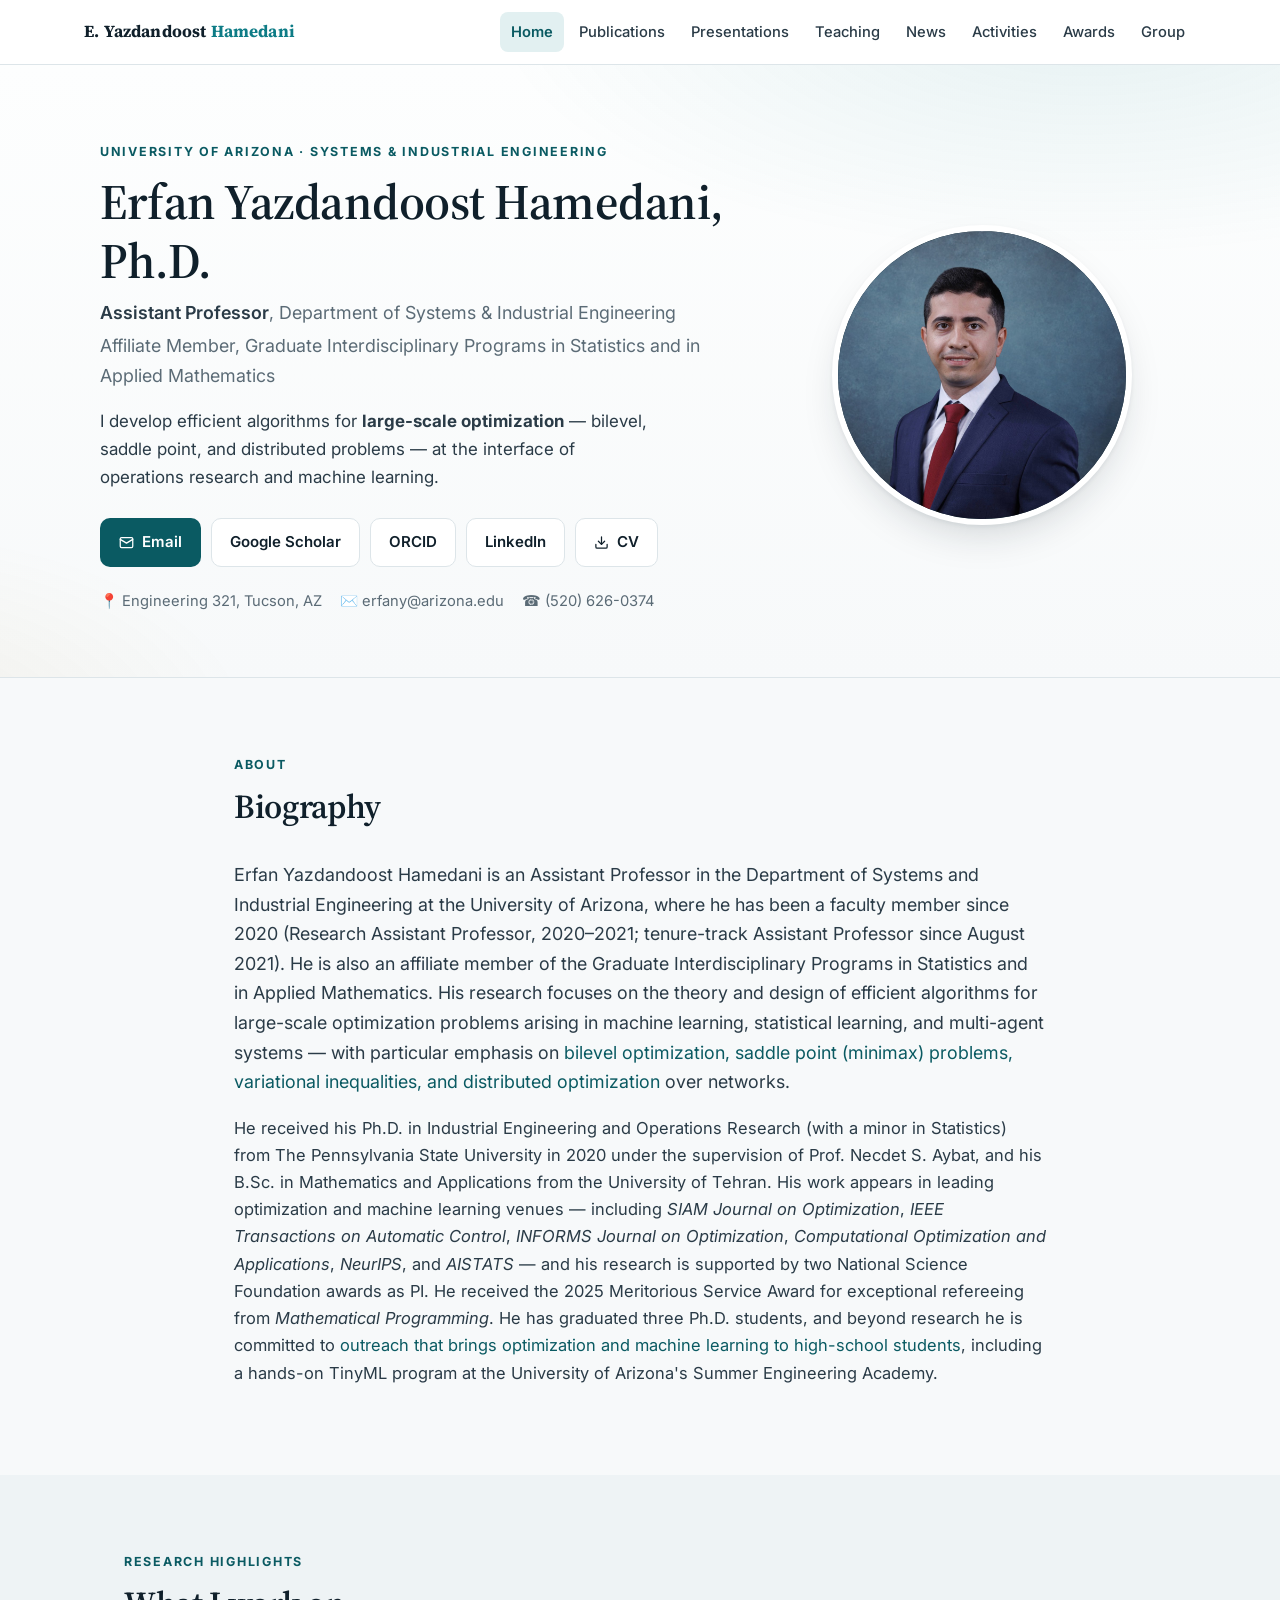
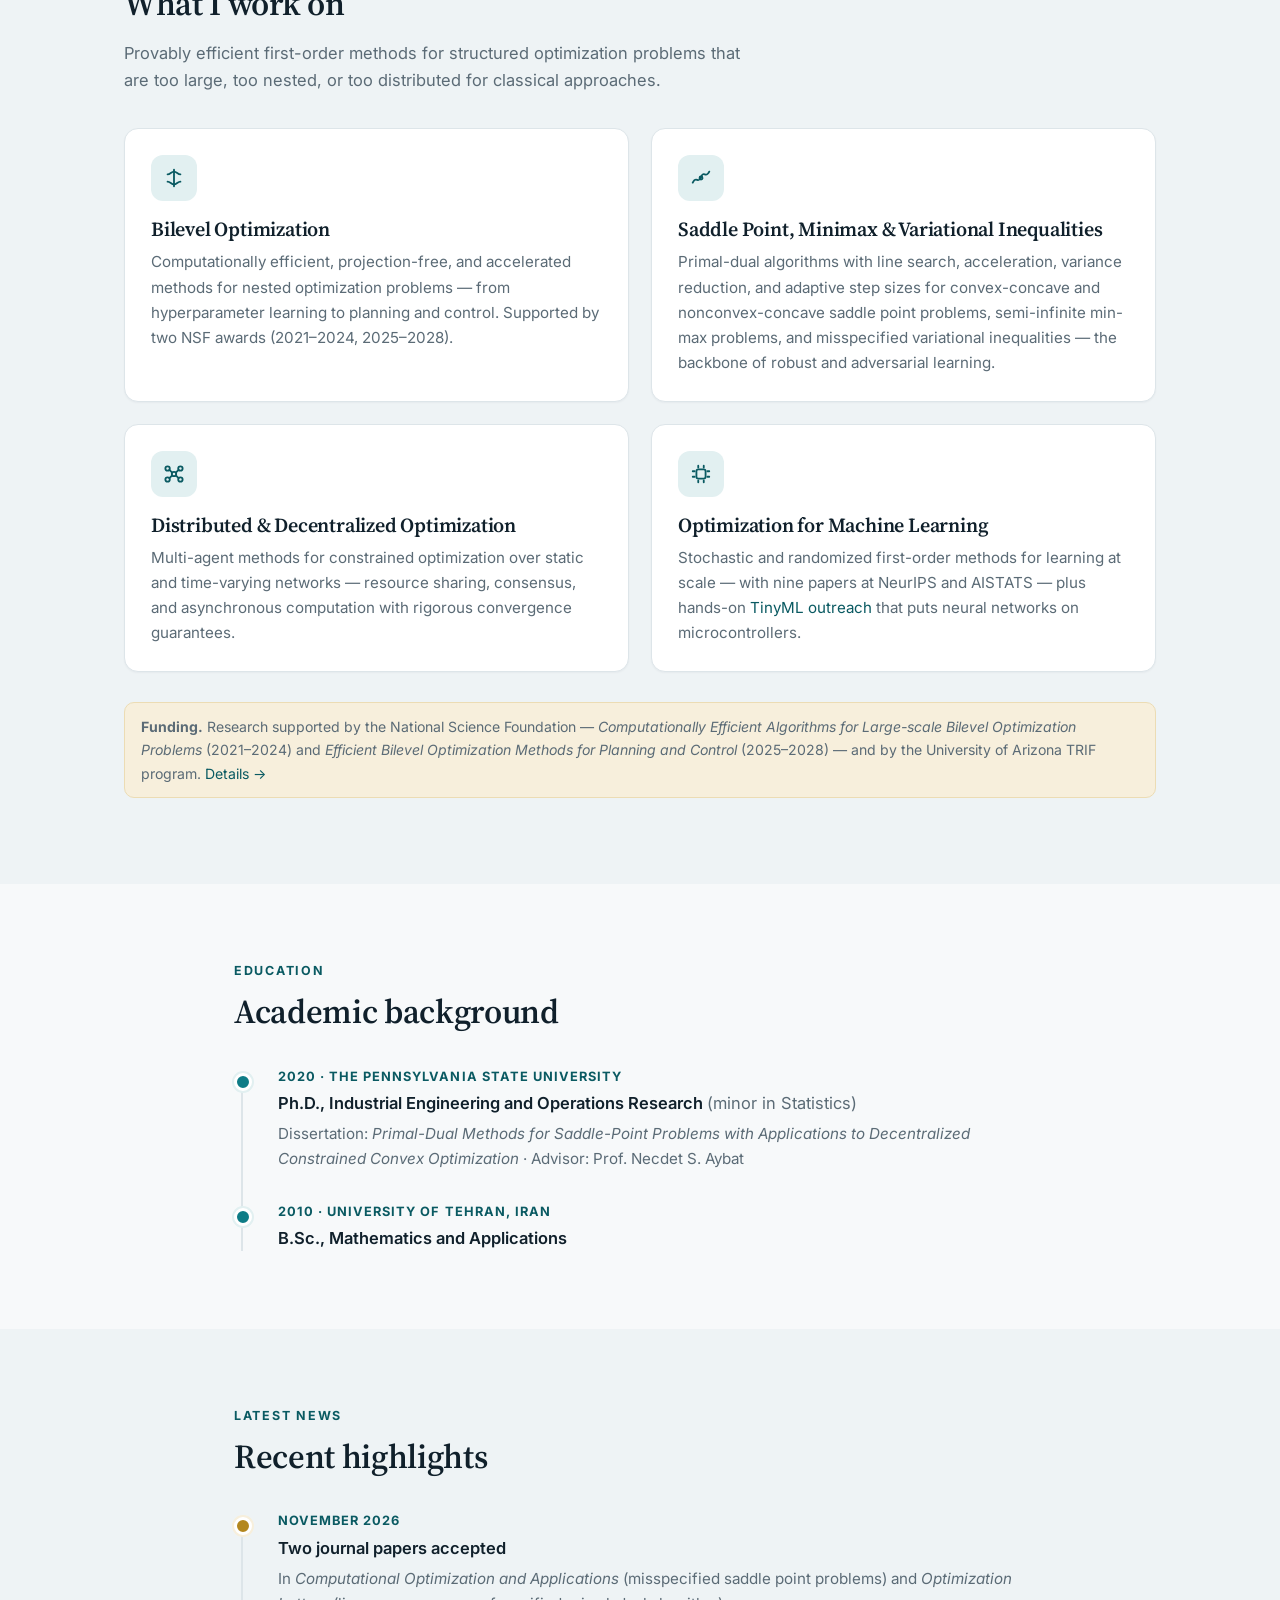
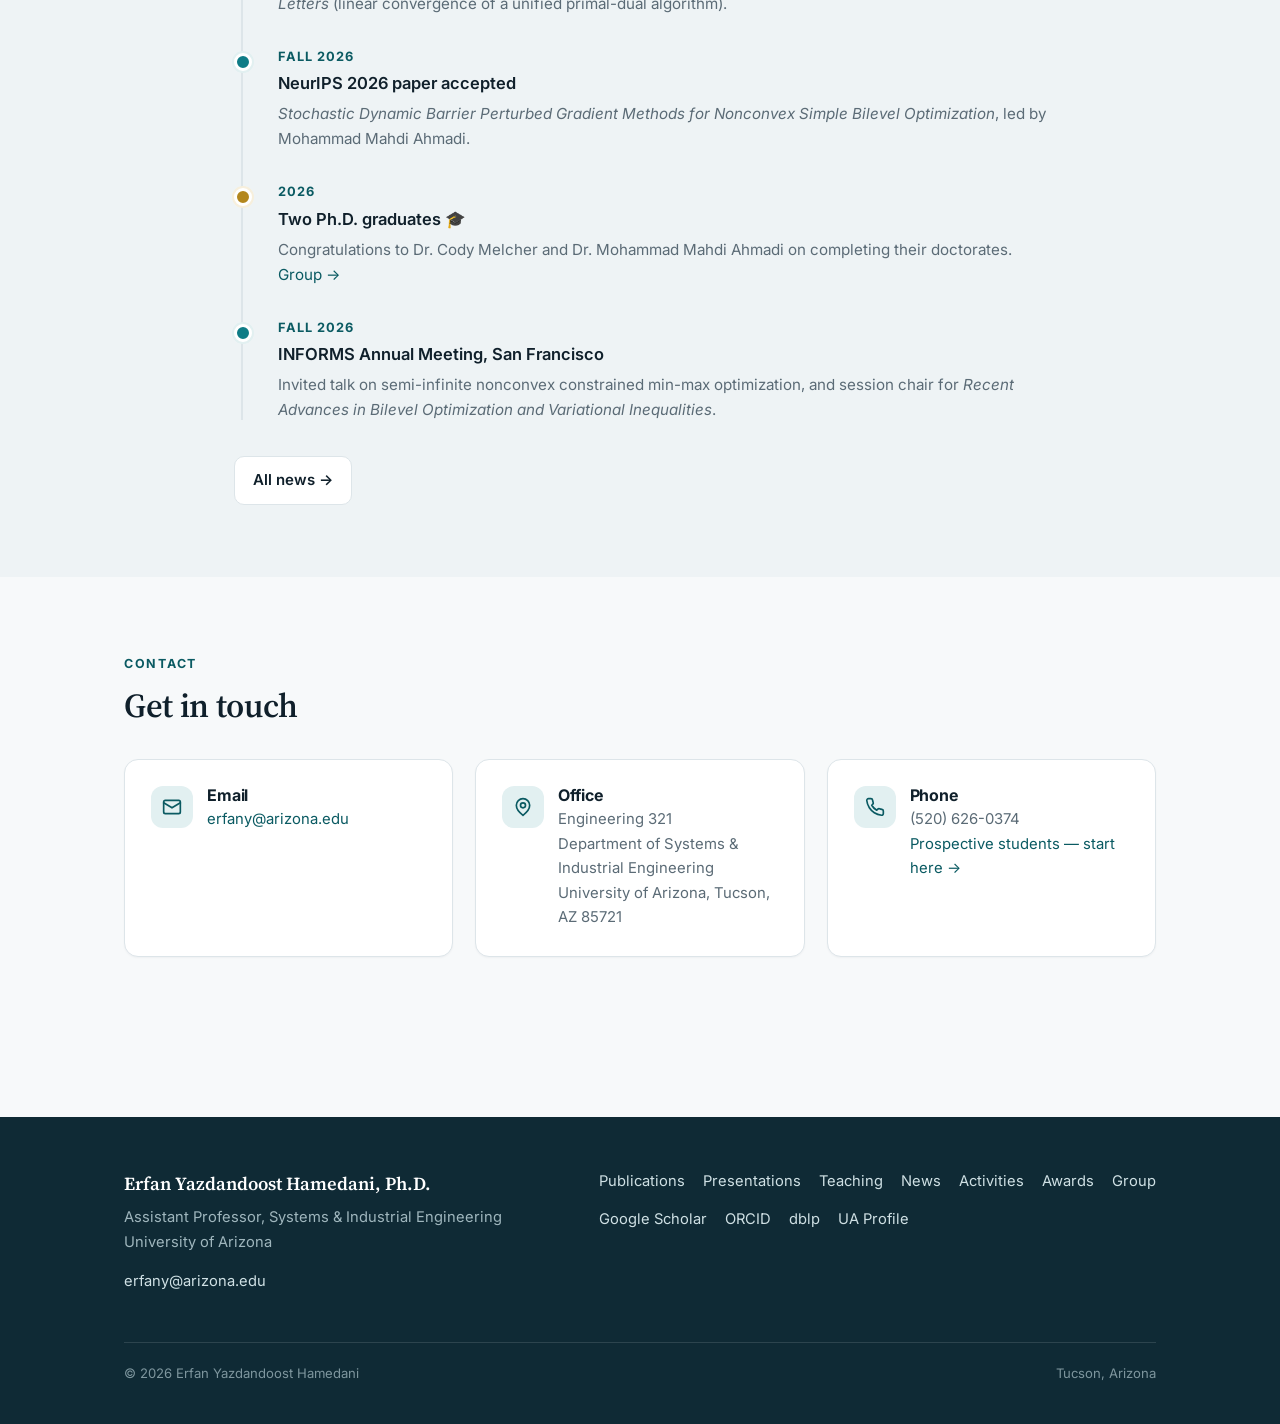
==== commit 8197d7c2: "Add files via upload" ====
--- a/index.html
+++ b/index.html
@@ -44,7 +44,7 @@
         <span class="kicker">University of Arizona · Systems &amp; Industrial Engineering</span>
         <h1 class="name">Erfan Yazdandoost&nbsp;Hamedani, Ph.D.</h1>
         <p class="role"><strong>Assistant Professor</strong>, Department of Systems &amp; Industrial Engineering</p>
-        <p class="role">Affiliate Member, GIDP in Statistics &amp; Data Science and GIDP in Applied Mathematics</p>
+        <p class="role">Affiliate Member, Graduate Interdisciplinary Programs in Statistics and in Applied Mathematics</p>
         <p class="hero-tagline">I develop efficient algorithms for <strong>large-scale optimization</strong> — bilevel, saddle point, and distributed problems — at the interface of operations research and machine learning.</p>
         <div class="hero-actions">
           <a class="btn btn-solid" href="mailto:erfany@arizona.edu">
@@ -60,27 +60,12 @@
         <div class="hero-meta">
           <span>📍 Engineering 321, Tucson, AZ</span>
           <span>✉️ erfany@arizona.edu</span>
-          <span>☎ 520-626-0374</span>
+          <span>☎ (520) 626-0374</span>
         </div>
       </div>
       <div class="portrait-wrap">
         <div class="portrait">
-          <!-- REPLACE-WITH-PHOTO: To use a real photo, delete the <svg> below and use:
-               <img src="assets/img/profile.jpg" alt="Portrait of Erfan Yazdandoost Hamedani"> -->
           <img src="assets/img/profile.jpg" alt="Portrait of Erfan Yazdandoost Hamedani">
-            <defs>
-              <linearGradient id="pg" x1="0" y1="0" x2="1" y2="1">
-                <stop offset="0" stop-color="#123644"/>
-                <stop offset="0.6" stop-color="#0f2a35"/>
-                <stop offset="1" stop-color="#14505c"/>
-              </linearGradient>
-            </defs>
-            <rect width="300" height="300" fill="url(#pg)"/>
-            <circle cx="150" cy="150" r="112" fill="none" stroke="#0e7c86" stroke-opacity="0.5" stroke-width="1.5"/>
-            <circle cx="150" cy="150" r="126" fill="none" stroke="#0e7c86" stroke-opacity="0.25" stroke-width="1"/>
-            <text x="150" y="176" text-anchor="middle" font-family="Georgia, 'Times New Roman', serif" font-size="76" font-weight="bold" fill="#e8f1f2" letter-spacing="2">EY</text>
-            <text x="150" y="215" text-anchor="middle" font-family="Helvetica, Arial, sans-serif" font-size="11" letter-spacing="4" fill="#7fb7bd">OPTIMIZATION</text>
-          </svg>
         </div>
       </div>
     </div>
@@ -94,8 +79,8 @@
         <h2>Biography</h2>
       </div>
       <div class="reveal">
-        <p class="lede">Erfan Yazdandoost Hamedani is an Assistant Professor in the Department of Systems and Industrial Engineering at the University of Arizona, which he joined as a faculty member in 2020 and as Assistant Professor in August 2021. His research focuses on the theory and design of efficient algorithms for large-scale optimization problems arising in machine learning, statistical learning, and multi-agent systems — with particular emphasis on <a href="publications.html">bilevel optimization, saddle point (minimax) problems, and distributed optimization</a> over networks.</p>
-        <p>He received his Ph.D. in Industrial Engineering and Operations Research (with a minor in Statistics) from The Pennsylvania State University in 2020 under the supervision of Prof. Necdet S. Aybat, and his B.Sc. in Mathematics and Applications from the University of Tehran. His work has been published in leading optimization and machine learning venues — including <em>SIAM Journal on Optimization</em>, <em>IEEE Transactions on Automatic Control</em>, <em>Computational Optimization and Applications</em>, <em>NeurIPS</em>, and <em>AISTATS</em> — and his research is supported by the National Science Foundation. Beyond research, he is committed to <a href="activities.html">outreach that brings optimization and machine learning to high-school students</a>, including a hands-on TinyML program at the University of Arizona's Summer Engineering Academy.</p>
+        <p class="lede">Erfan Yazdandoost Hamedani is an Assistant Professor in the Department of Systems and Industrial Engineering at the University of Arizona, where he has been a faculty member since 2020 (Research Assistant Professor, 2020–2021; tenure-track Assistant Professor since August 2021). He is also an affiliate member of the Graduate Interdisciplinary Programs in Statistics and in Applied Mathematics. His research focuses on the theory and design of efficient algorithms for large-scale optimization problems arising in machine learning, statistical learning, and multi-agent systems — with particular emphasis on <a href="publications.html">bilevel optimization, saddle point (minimax) problems, variational inequalities, and distributed optimization</a> over networks.</p>
+        <p>He received his Ph.D. in Industrial Engineering and Operations Research (with a minor in Statistics) from The Pennsylvania State University in 2020 under the supervision of Prof. Necdet S. Aybat, and his B.Sc. in Mathematics and Applications from the University of Tehran. His work appears in leading optimization and machine learning venues — including <em>SIAM Journal on Optimization</em>, <em>IEEE Transactions on Automatic Control</em>, <em>INFORMS Journal on Optimization</em>, <em>Computational Optimization and Applications</em>, <em>NeurIPS</em>, and <em>AISTATS</em> — and his research is supported by two National Science Foundation awards as PI. He received the 2025 Meritorious Service Award for exceptional refereeing from <em>Mathematical Programming</em>. He has graduated three Ph.D. students, and beyond research he is committed to <a href="activities.html">outreach that brings optimization and machine learning to high-school students</a>, including a hands-on TinyML program at the University of Arizona's Summer Engineering Academy.</p>
       </div>
     </div>
   </section>
@@ -120,8 +105,8 @@
           <div class="card-icon">
             <svg width="22" height="22" viewBox="0 0 24 24" fill="none" stroke="currentColor" stroke-width="2" stroke-linecap="round" stroke-linejoin="round"><path d="M3 17c4-8 6 2 9-6s5 2 9-6"/><circle cx="12" cy="12" r="1.6"/></svg>
           </div>
-          <h3>Saddle Point &amp; Minimax Problems</h3>
-          <p>Primal-dual algorithms with line search, acceleration, variance reduction, and adaptive step sizes for convex-concave and nonconvex-concave saddle point problems — the backbone of robust and adversarial learning.</p>
+          <h3>Saddle Point, Minimax &amp; Variational Inequalities</h3>
+          <p>Primal-dual algorithms with line search, acceleration, variance reduction, and adaptive step sizes for convex-concave and nonconvex-concave saddle point problems, semi-infinite min-max problems, and misspecified variational inequalities — the backbone of robust and adversarial learning.</p>
         </div>
         <div class="card reveal">
           <div class="card-icon">
@@ -135,7 +120,7 @@
             <svg width="22" height="22" viewBox="0 0 24 24" fill="none" stroke="currentColor" stroke-width="2" stroke-linecap="round" stroke-linejoin="round"><rect x="7" y="7" width="10" height="10" rx="2"/><path d="M9 3v2M15 3v2M9 19v2M15 19v2M3 9h2M3 15h2M19 9h2M19 15h2"/></svg>
           </div>
           <h3>Optimization for Machine Learning</h3>
-          <p>Stochastic and randomized first-order methods for learning at scale — with results appearing in NeurIPS and AISTATS — plus hands-on <a href="activities.html">TinyML outreach</a> that puts neural networks on microcontrollers.</p>
+          <p>Stochastic and randomized first-order methods for learning at scale — with nine papers at NeurIPS and AISTATS — plus hands-on <a href="activities.html">TinyML outreach</a> that puts neural networks on microcontrollers.</p>
         </div>
       </div>
       <div class="mt-30 reveal">
@@ -173,25 +158,25 @@
         <h2>Recent highlights</h2>
       </div>
       <ul class="timeline reveal">
-        <li>
-          <span class="tl-date">October 2025</span>
-          <span class="tl-title">New NSF award 🎉</span>
-          <p>NSF funds <em>Collaborative Research: Efficient Bilevel Optimization Methods for Planning and Control</em> ($250,000, 2025–2028, PI).</p>
-        </li>
-        <li>
-          <span class="tl-date">Fall 2025</span>
-          <span class="tl-title">Two papers accepted at NeurIPS 2025</span>
-          <p><em>Semi-infinite Nonconvex Constrained Min-Max Optimization</em> and <em>On the Complexity of Finding Stationary Points in Nonconvex Simple Bilevel Optimization</em>.</p>
-        </li>
         <li class="gold">
-          <span class="tl-date">2025</span>
-          <span class="tl-title">Meritorious Service Award, Mathematical Programming</span>
-          <p>Recognized as an exceptional referee for the journal.</p>
-        </li>
-        <li>
-          <span class="tl-date">Summer 2025</span>
-          <span class="tl-title">TinyML workshop for high-school students</span>
-          <p>Students trained neural networks and deployed them on Arduino boards at the UA Summer Engineering Academy. <a href="activities.html">See the program →</a></p>
+          <span class="tl-date">November 2026</span>
+          <span class="tl-title">Two journal papers accepted</span>
+          <p>In <em>Computational Optimization and Applications</em> (misspecified saddle point problems) and <em>Optimization Letters</em> (linear convergence of a unified primal-dual algorithm).</p>
+        </li>
+        <li>
+          <span class="tl-date">Fall 2026</span>
+          <span class="tl-title">NeurIPS 2026 paper accepted</span>
+          <p><em>Stochastic Dynamic Barrier Perturbed Gradient Methods for Nonconvex Simple Bilevel Optimization</em>, led by Mohammad Mahdi Ahmadi.</p>
+        </li>
+        <li class="gold">
+          <span class="tl-date">2026</span>
+          <span class="tl-title">Two Ph.D. graduates 🎓</span>
+          <p>Congratulations to Dr. Cody Melcher and Dr. Mohammad Mahdi Ahmadi on completing their doctorates. <a href="group.html">Group →</a></p>
+        </li>
+        <li>
+          <span class="tl-date">Fall 2026</span>
+          <span class="tl-title">INFORMS Annual Meeting, San Francisco</span>
+          <p>Invited talk on semi-infinite nonconvex constrained min-max optimization, and session chair for <em>Recent Advances in Bilevel Optimization and Variational Inequalities</em>.</p>
         </li>
       </ul>
       <div class="mt-30 reveal">
@@ -232,7 +217,7 @@
           </div>
           <div>
             <h3>Phone</h3>
-            <p>520-626-0374</p>
+            <p>(520) 626-0374</p>
             <p class="mt-0"><a href="group.html">Prospective students — start here →</a></p>
           </div>
         </div>
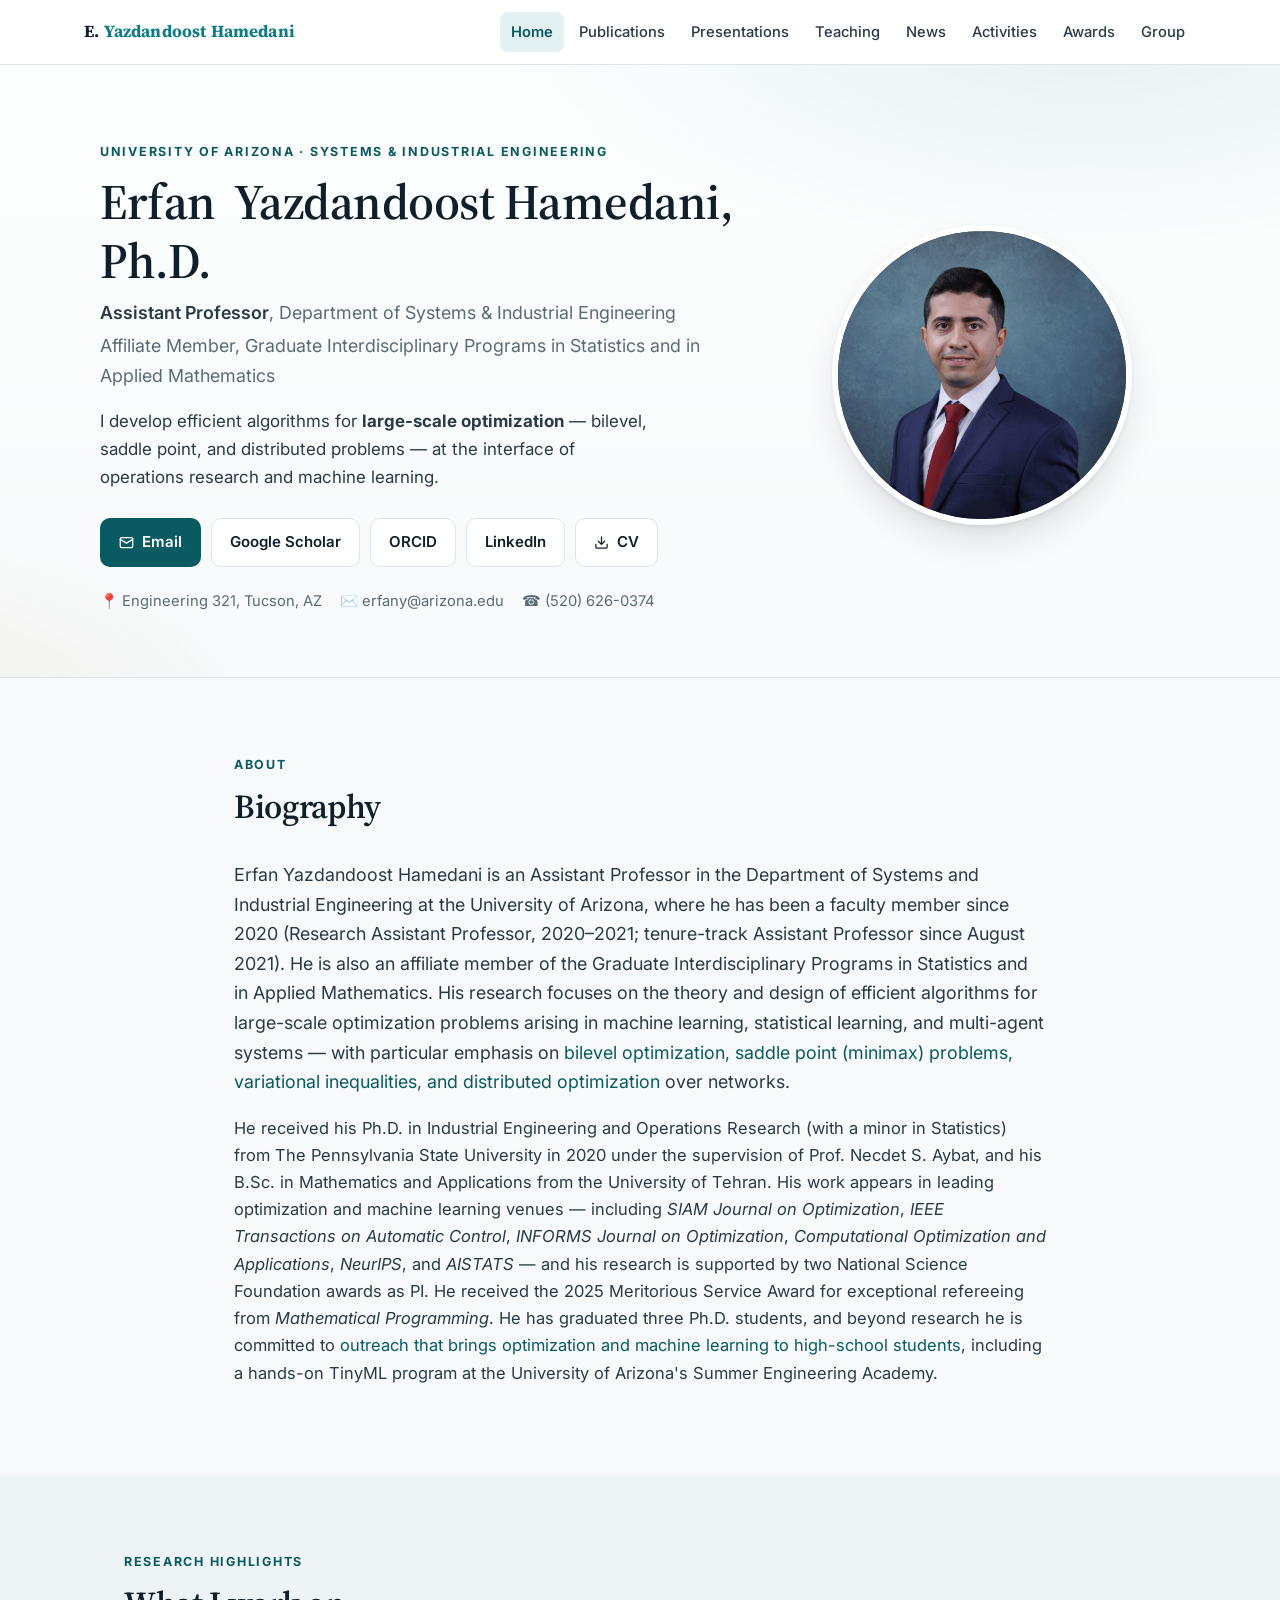
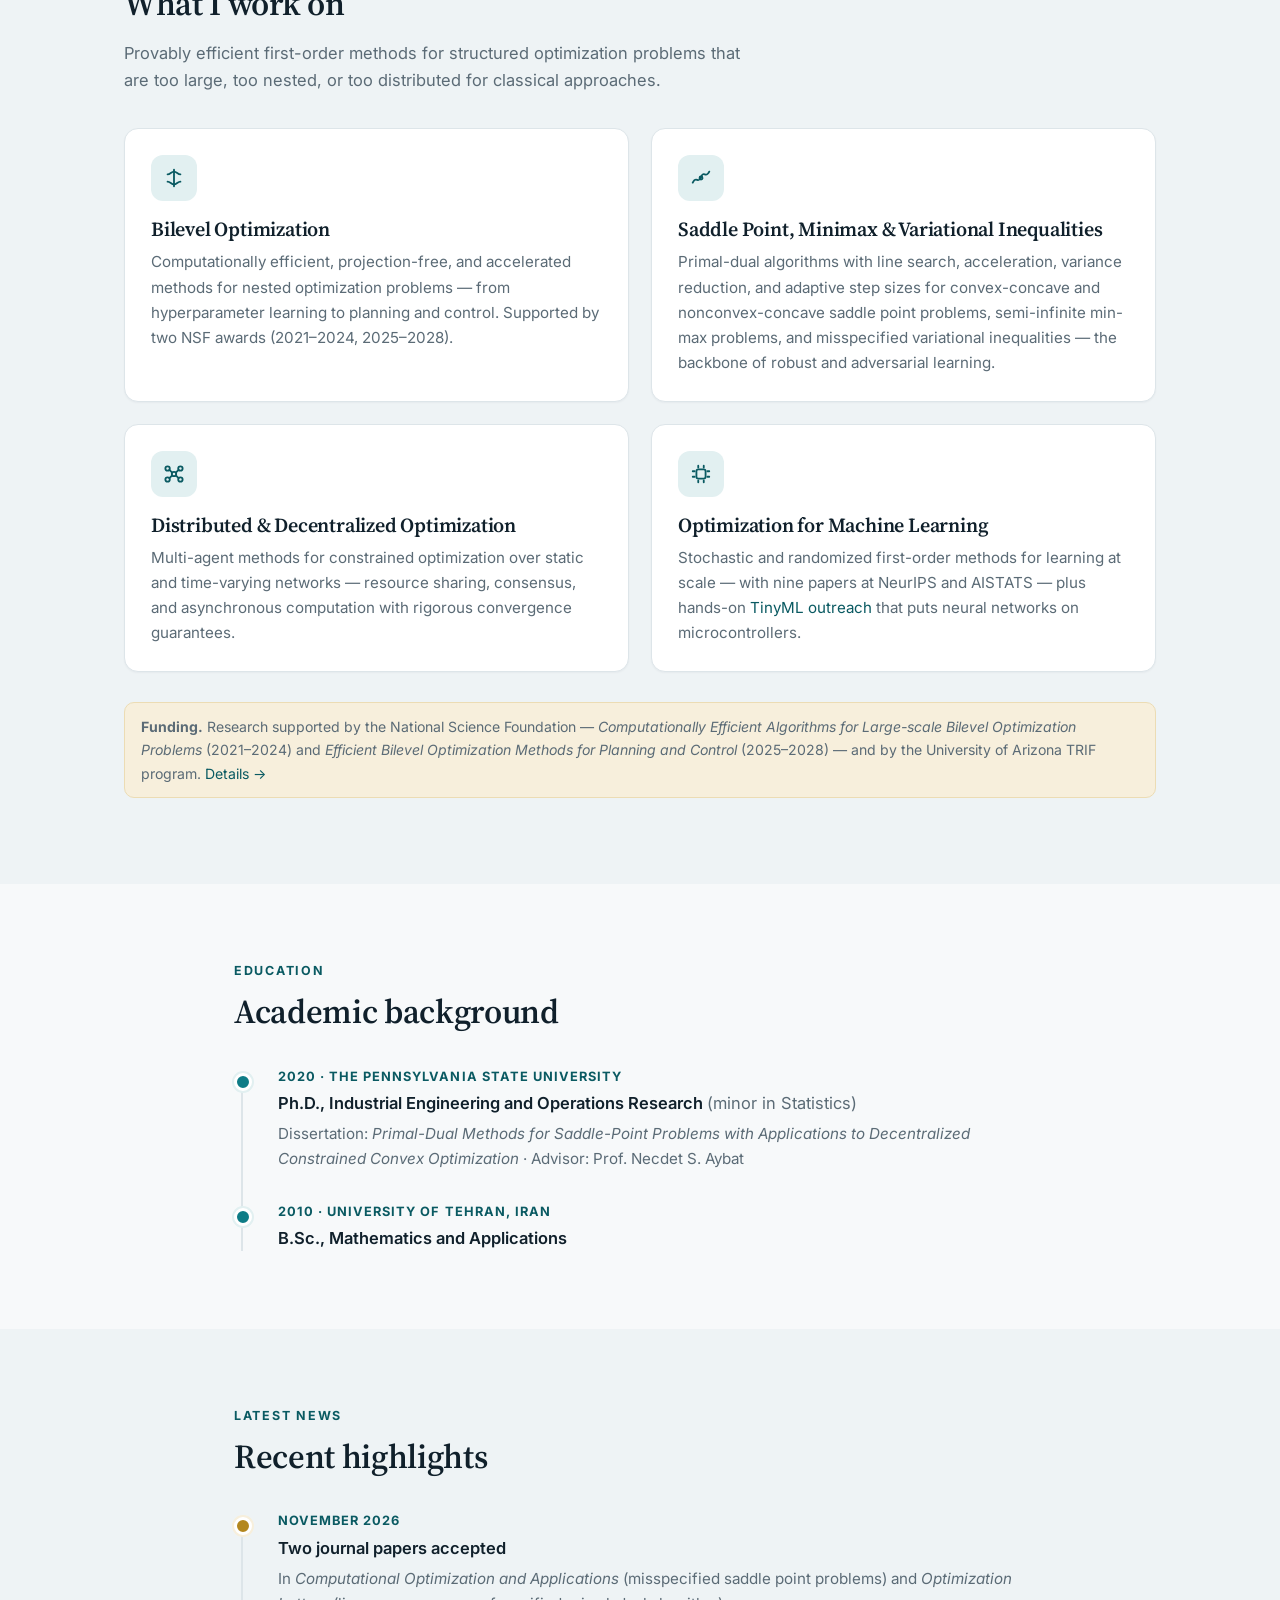
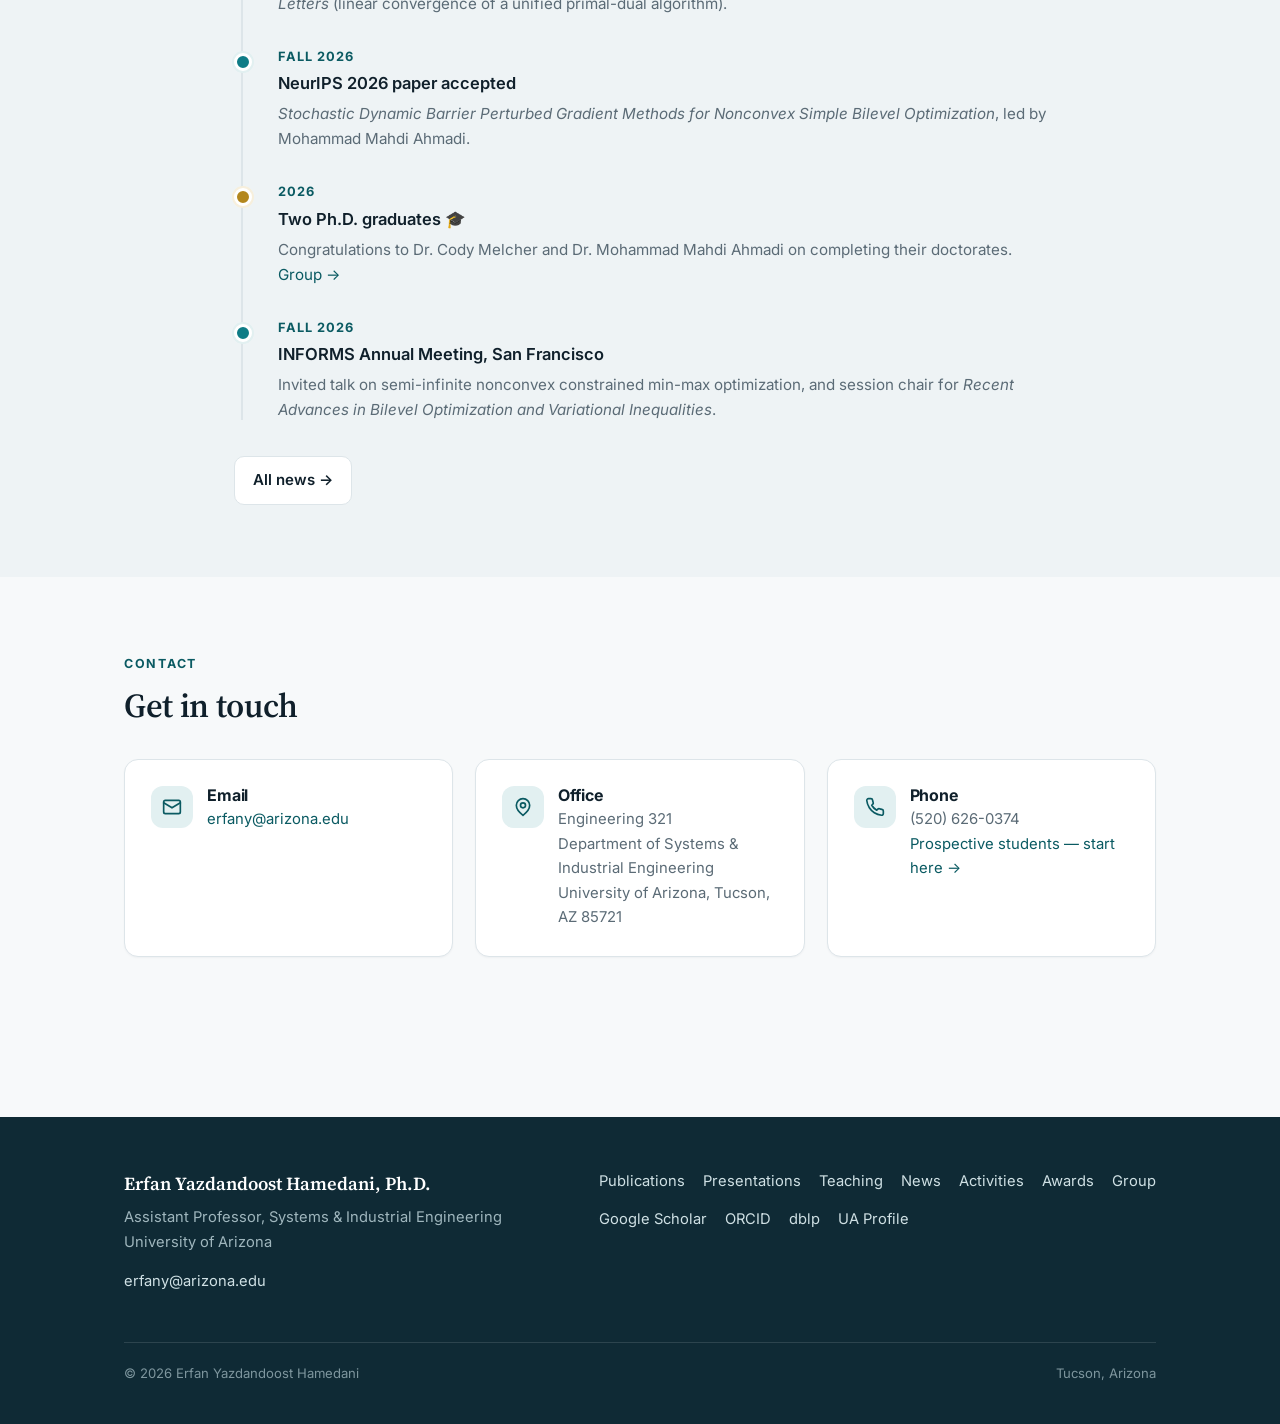
==== commit 02d2e384: "index.html" ====
--- a/index.html
+++ b/index.html
@@ -18,7 +18,7 @@
 
 <header class="nav">
   <div class="nav-inner">
-    <a class="brand" href="index.html">E.&nbsp;Yazdandoost&nbsp;<span>Hamedani</span></a>
+    <a class="brand" href="index.html">E.&nbsp;<span>Yazdandoost Hamedani</span></a>
     <button class="nav-toggle" aria-label="Toggle navigation" aria-expanded="false">
       <svg width="20" height="20" viewBox="0 0 24 24" fill="none" stroke="currentColor" stroke-width="2" stroke-linecap="round"><line x1="3" y1="6" x2="21" y2="6"/><line x1="3" y1="12" x2="21" y2="12"/><line x1="3" y1="18" x2="21" y2="18"/></svg>
     </button>
@@ -42,7 +42,7 @@
     <div class="container hero-inner">
       <div>
         <span class="kicker">University of Arizona · Systems &amp; Industrial Engineering</span>
-        <h1 class="name">Erfan Yazdandoost&nbsp;Hamedani, Ph.D.</h1>
+        <h1 class="name">Erfan&nbsp; Yazdandoost Hamedani, Ph.D.</h1>
         <p class="role"><strong>Assistant Professor</strong>, Department of Systems &amp; Industrial Engineering</p>
         <p class="role">Affiliate Member, Graduate Interdisciplinary Programs in Statistics and in Applied Mathematics</p>
         <p class="hero-tagline">I develop efficient algorithms for <strong>large-scale optimization</strong> — bilevel, saddle point, and distributed problems — at the interface of operations research and machine learning.</p>
